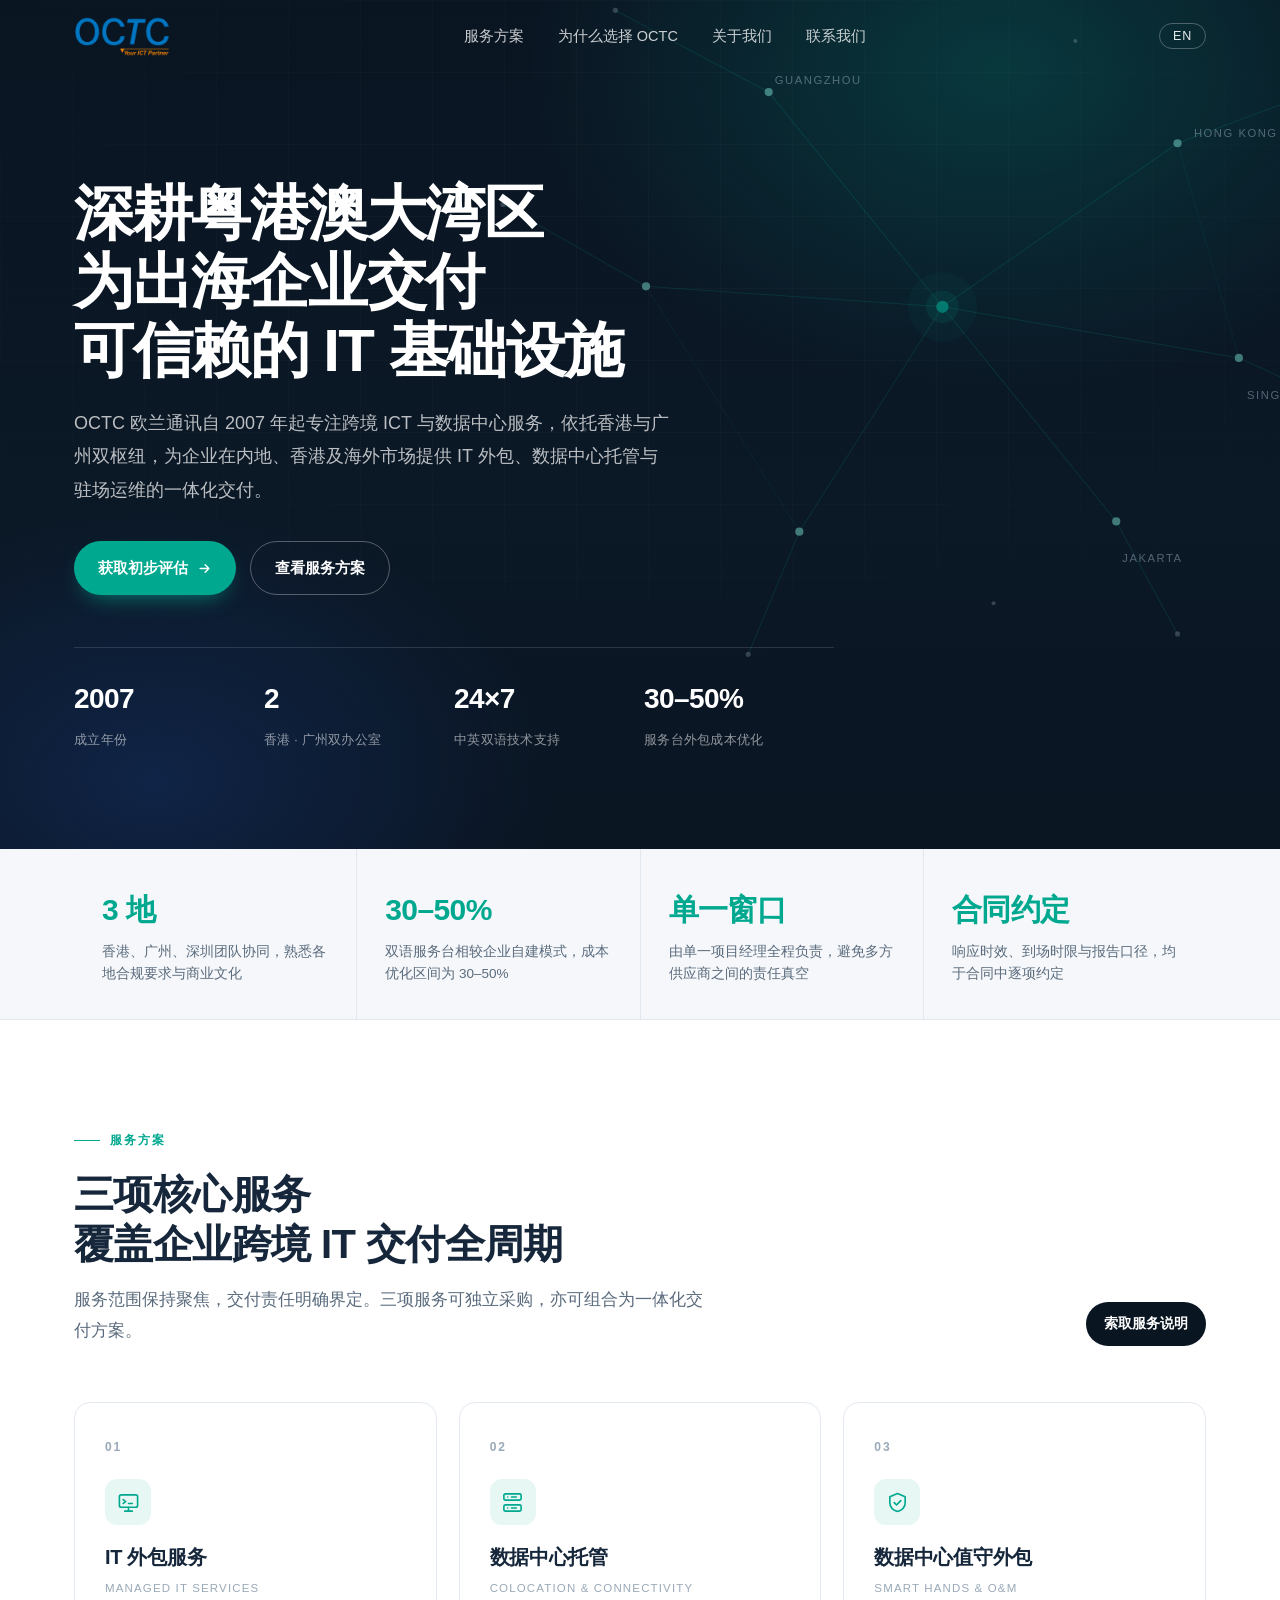
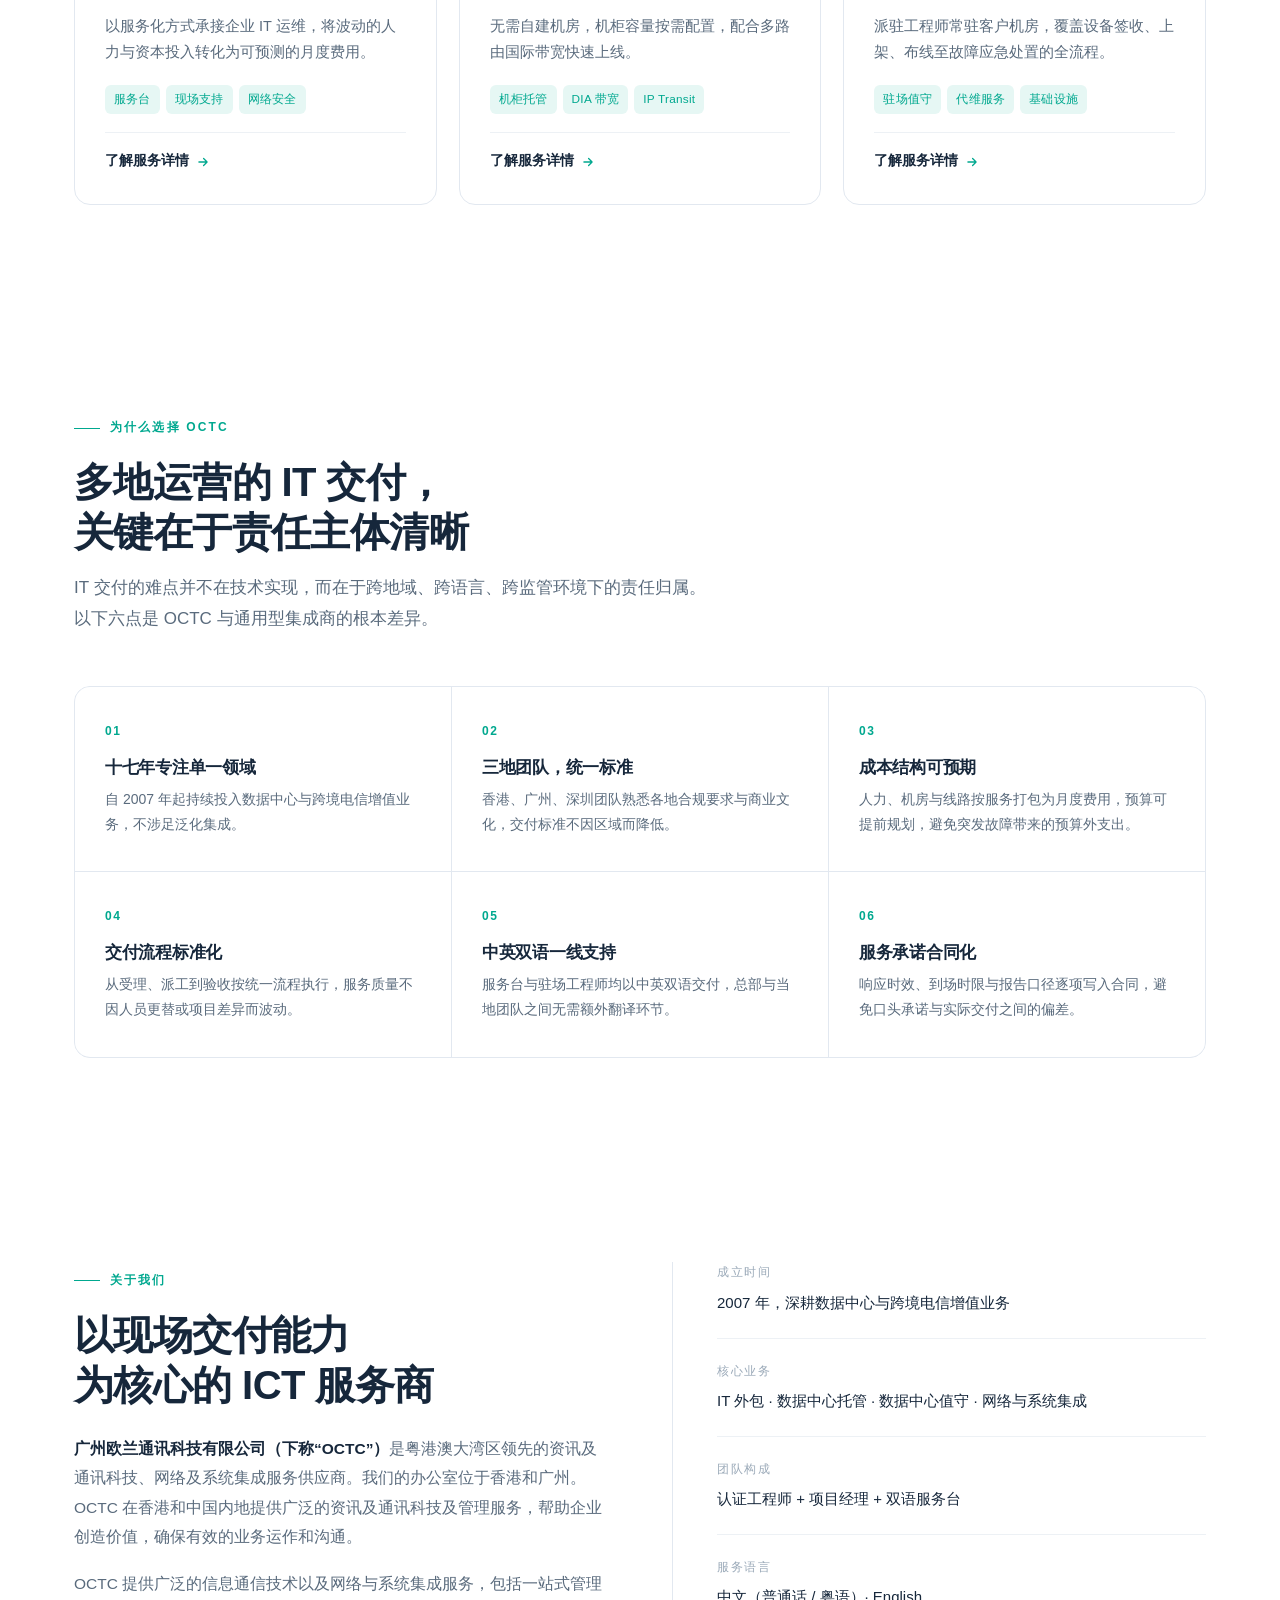
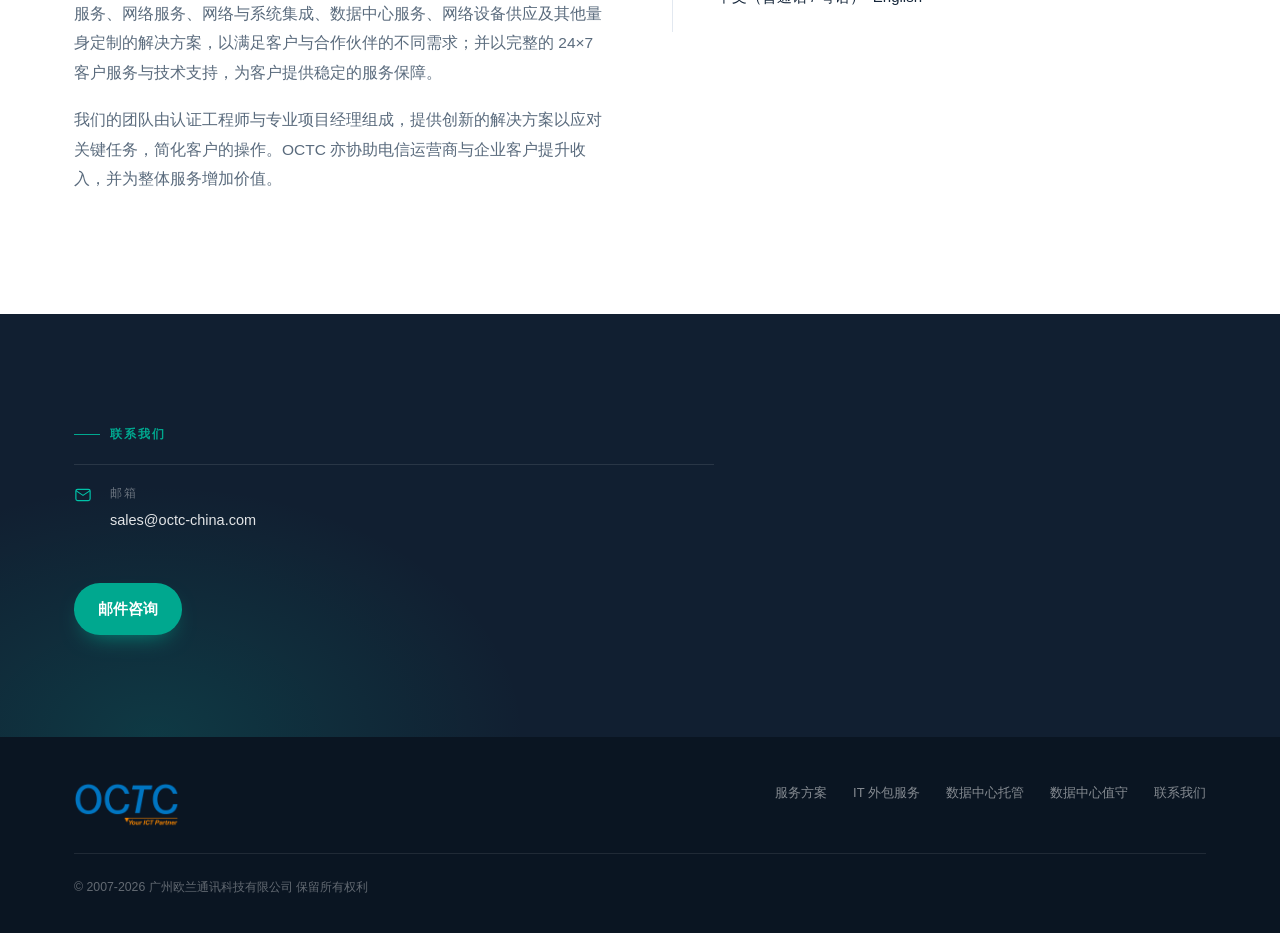
==== index.html @ 4671ef39 "Add files via upload" ====
<!DOCTYPE html>
<html lang="zh-CN">
<head>
<meta charset="UTF-8">
<meta name="viewport" content="width=device-width, initial-scale=1">
<title data-zh="OCTC 欧兰通讯 | 大湾区出海企业的跨境 IT 交付伙伴" data-en="OCTC | Cross-border IT delivery partner for companies expanding from the GBA">OCTC 欧兰通讯 | 大湾区出海企业的跨境 IT 交付伙伴</title>
<meta name="description" content="OCTC 欧兰通讯成立于 2007 年，香港与广州双办公室，为出海企业提供一站式 IT 外包、数据中心托管与数据中心值守服务，覆盖大湾区、东南亚、东北亚与北美主要节点。" data-zh="OCTC 欧兰通讯成立于 2007 年，香港与广州双办公室，为出海企业提供一站式 IT 外包、数据中心托管与数据中心值守服务。" data-en="Founded in 2007 with offices in Hong Kong and Guangzhou, OCTC provides one-stop IT outsourcing, colocation and on-site data centre operations.">
<meta name="keywords" content="IT外包,数据中心托管,数据中心值守,香港IDC,大湾区IT服务,出海IT支持,跨境专线,网络集成,欧兰通讯,OCTC">
<meta property="og:title" content="OCTC 欧兰通讯 | 大湾区出海企业的跨境 IT 交付伙伴">
<meta property="og:description" content="17 年跨境 ICT 与数据中心交付经验，香港 + 广州双枢纽，一支团队管住你的 IT 现场。">
<meta property="og:type" content="website">
<link rel="icon" href="data:image/svg+xml,<svg xmlns='http://www.w3.org/2000/svg' viewBox='0 0 100 100'><rect width='100' height='100' rx='22' fill='%230A1522'/><circle cx='50' cy='50' r='24' fill='none' stroke='%2300C2A8' stroke-width='7'/><circle cx='50' cy='50' r='7' fill='%2300C2A8'/></svg>">
<link rel="stylesheet" href="assets/style.css">
</head>
<body>

<header id="hdr">
  <div class="wrap bar">
    <a href="index.html" class="logo" aria-label="OCTC">
        <img src="assets/logo.png" alt="OCTC" class="logo-img">
      </a>

    <nav>
      <ul>
        <li><a href="index.html#services" data-zh="服务方案" data-en="Services">服务方案</a></li>
        <li><a href="index.html#why" data-zh="为什么选择 OCTC" data-en="Why OCTC">为什么选择 OCTC</a></li>
        <li><a href="index.html#about" data-zh="关于我们" data-en="About">关于我们</a></li>
        <li><a href="index.html#contact" data-zh="联系我们" data-en="Contact">联系我们</a></li>
      </ul>
    </nav>

    <div class="head-tools">
      <button class="lang" id="langBtn" aria-label="切换语言 / Switch language">EN</button>
      <button class="burger" id="burger" aria-label="菜单" aria-expanded="false">
        <span></span><span></span><span></span>
      </button>
    </div>
  </div>
  <div class="mobile-menu" id="mm">
    <a href="index.html#services" data-zh="服务方案" data-en="Services">服务方案</a>
    <a href="index.html#why" data-zh="为什么选择 OCTC" data-en="Why OCTC">为什么选择 OCTC</a>
    <a href="index.html#about" data-zh="关于我们" data-en="About">关于我们</a>
    <a href="index.html#contact" data-zh="联系我们" data-en="Contact">联系我们</a>
    <button class="lang" id="langBtn2" style="border:1px solid var(--line);color:var(--muted);align-self:flex-start;margin-top:8px">EN</button>
  </div>
</header>

<main id="top">

  <!-- HERO -->
  <section class="hero">
    <div class="grid-lines"></div>
    <svg class="net" viewBox="0 0 900 700" fill="none" aria-hidden="true">
      <g stroke="#00C2A8" stroke-opacity=".26" stroke-width="1">
        <path d="M470 350 L700 190 M470 350 L760 400 M470 350 L640 560 M470 350 L300 140 M470 350 L180 330 M470 350 L330 570"/>
        <path d="M700 190 L860 130 M760 400 L890 460 M640 560 L700 670 M300 140 L150 60 M180 330 L40 250 M330 570 L280 690"/>
        <path d="M700 190 L760 400 M180 330 L330 570" stroke-opacity=".12"/>
      </g>
      <g fill="#00C2A8">
        <circle cx="470" cy="350" r="6"/>
        <circle cx="470" cy="350" r="16" fill-opacity=".16"/>
        <circle cx="470" cy="350" r="34" fill-opacity=".07"/>
      </g>
      <g fill="#7FE8D8" fill-opacity=".85">
        <circle cx="700" cy="190" r="4"/><circle cx="760" cy="400" r="4"/>
        <circle cx="640" cy="560" r="4"/><circle cx="300" cy="140" r="4"/>
        <circle cx="180" cy="330" r="4"/><circle cx="330" cy="570" r="4"/>
      </g>
      <g fill="#B8C7D6" fill-opacity=".45">
        <circle cx="860" cy="130" r="2.5"/><circle cx="890" cy="460" r="2.5"/>
        <circle cx="700" cy="670" r="2.5"/><circle cx="150" cy="60" r="2.5"/>
        <circle cx="40" cy="250" r="2.5"/><circle cx="280" cy="690" r="2.5"/>
        <circle cx="600" cy="90" r="2"/><circle cx="120" cy="470" r="2"/>
        <circle cx="820" cy="270" r="2"/><circle cx="520" cy="640" r="2"/>
      </g>
      <g font-family="Helvetica,Arial" font-size="11" fill="#8FA3B5" letter-spacing="1.5">
        <text x="716" y="184">HONG KONG</text>
        <text x="306" y="132">GUANGZHOU</text>
        <text x="768" y="440">SINGAPORE</text>
        <text x="646" y="600">JAKARTA</text>
      </g>
    </svg>

    <div class="wrap">
      <div class="hero-inner">
        <h1 data-zh="深耕粤港澳大湾区<br>为出海企业交付<br>可信赖的 IT 基础设施" data-en="Rooted in the Greater Bay Area,<br>we deliver IT infrastructure<br>that companies can rely on overseas.">深耕粤港澳大湾区<br>为出海企业交付<br>可信赖的 IT 基础设施</h1>
        <p class="sub" data-zh="OCTC 欧兰通讯自 2007 年起专注跨境 ICT 与数据中心服务，依托香港与广州双枢纽，为企业在内地、香港及海外市场提供 IT 外包、数据中心托管与驻场运维的一体化交付。" data-en="Since 2007, OCTC has focused on cross-border ICT and data centre services. With hubs in Hong Kong and Guangzhou, we deliver integrated IT outsourcing, colocation and on-site operations across the mainland, Hong Kong and overseas markets.">OCTC 欧兰通讯自 2007 年起专注跨境 ICT 与数据中心服务，依托香港与广州双枢纽，为企业在内地、香港及海外市场提供 IT 外包、数据中心托管与驻场运维的一体化交付。</p>
        <div class="hero-cta">
          <a href="#contact" class="btn btn-primary" data-zh="获取初步评估" data-en="Request an assessment">获取初步评估
            <svg viewBox="0 0 24 24" fill="none" stroke="currentColor" stroke-width="2.2" stroke-linecap="round" stroke-linejoin="round"><path d="M5 12h13M13 6l6 6-6 6"/></svg>
          </a>
          <a href="#services" class="btn btn-ghost" data-zh="查看服务方案" data-en="Explore services">查看服务方案</a>
        </div>
        <div class="proof">
          <div><b>2007</b><span data-zh="成立年份" data-en="Established">成立年份</span></div>
          <div><b>2</b><span data-zh="香港 · 广州双办公室" data-en="Offices in HK &amp; Guangzhou">香港 · 广州双办公室</span></div>
          <div><b>24×7</b><span data-zh="中英双语技术支持" data-en="Bilingual support">中英双语技术支持</span></div>
          <div><b>30–50%</b><span data-zh="服务台外包成本优化" data-en="Helpdesk cost saving">服务台外包成本优化</span></div>
        </div>
      </div>
    </div>
  </section>

  <!-- STRIP -->
  <div class="strip">
    <div class="wrap" style="padding:0 24px">
      <div class="row">
        <div class="cell"><b data-zh="3 地" data-en="3 regions">3 地</b><p data-zh="香港、广州、深圳团队协同，熟悉各地合规要求与商业文化" data-en="Hong Kong, Guangzhou and Shenzhen teams, versed in local compliance and business culture">香港、广州、深圳团队协同，熟悉各地合规要求与商业文化</p></div>
        <div class="cell"><b>30–50%</b><p data-zh="双语服务台相较企业自建模式，成本优化区间为 30–50%" data-en="Bilingual service desk delivers 30–50% cost savings versus in-house build">双语服务台相较企业自建模式，成本优化区间为 30–50%</p></div>
        <div class="cell"><b data-zh="单一窗口" data-en="One owner">单一窗口</b><p data-zh="由单一项目经理全程负责，避免多方供应商之间的责任真空" data-en="A single project manager owns the outcome, eliminating gaps between vendors">由单一项目经理全程负责，避免多方供应商之间的责任真空</p></div>
        <div class="cell"><b data-zh="合同约定" data-en="Contractual">合同约定</b><p data-zh="响应时效、到场时限与报告口径，均于合同中逐项约定" data-en="Response times, arrival windows and reporting standards, all defined in contract">响应时效、到场时限与报告口径，均于合同中逐项约定</p></div>
      </div>
    </div>
  </div>

  <!-- SERVICES (summary) -->
  <section id="services">
    <div class="wrap">
      <div class="sec-head" data-reveal>
        <div>
          <div class="eyebrow" data-zh="服务方案" data-en="Services">服务方案</div>
          <h2 class="sec" data-zh="三项核心服务<br>覆盖企业跨境 IT 交付全周期" data-en="Three core services<br>covering the full lifecycle of cross-border IT delivery">三项核心服务<br>覆盖企业跨境 IT 交付全周期</h2>
          <p class="lede" data-zh="服务范围保持聚焦，交付责任明确界定。三项服务可独立采购，亦可组合为一体化交付方案。" data-en="A focused service scope with clearly defined accountability. Each service can be engaged independently or combined into an integrated delivery programme.">服务范围保持聚焦，交付责任明确界定。三项服务可独立采购，亦可组合为一体化交付方案。</p>
        </div>
        <a href="index.html#contact" class="btn btn-dark btn-sm" data-zh="索取服务说明" data-en="Request service brief">索取服务说明</a>
      </div>

      <div class="svc-grid">
        <article class="svc" data-reveal>
          <div class="no">01</div>
          <div class="ico"><svg viewBox="0 0 24 24"><rect x="2.5" y="4" width="19" height="13" rx="2"/><path d="M8 21h8M12 17v4M6.5 9l2.5 2-2.5 2M12 13h4"/></svg></div>
          <h3 data-zh="IT 外包服务" data-en="IT Outsourcing">IT 外包服务</h3>
          <div class="en">Managed IT Services</div>
          <p data-zh="以服务化方式承接企业 IT 运维，将波动的人力与资本投入转化为可预测的月度费用。" data-en="IT operations delivered as a service, converting variable staffing and capital spend into a predictable monthly fee.">以服务化方式承接企业 IT 运维，将波动的人力与资本投入转化为可预测的月度费用。</p>
          <div class="svc-tags"><span data-zh="服务台" data-en="Helpdesk">服务台</span><span data-zh="现场支持" data-en="On-site">现场支持</span><span data-zh="网络安全" data-en="Security">网络安全</span></div>
          <a class="svc-link" href="it-outsourcing.html" data-zh="了解服务详情" data-en="View service details">了解服务详情
            <svg viewBox="0 0 24 24"><path d="M5 12h13M13 6l6 6-6 6"/></svg>
          </a>
        </article>

        <article class="svc" data-reveal>
          <div class="no">02</div>
          <div class="ico"><svg viewBox="0 0 24 24"><rect x="3" y="3" width="18" height="6.5" rx="1.6"/><rect x="3" y="14.5" width="18" height="6.5" rx="1.6"/><path d="M7 6.2h.01M7 17.7h.01M11 6.2h5M11 17.7h5"/></svg></div>
          <h3 data-zh="数据中心托管" data-en="Data Centre Colocation">数据中心托管</h3>
          <div class="en">Colocation &amp; Connectivity</div>
          <p data-zh="无需自建机房，机柜容量按需配置，配合多路由国际带宽快速上线。" data-en="No facility build-out required — rack capacity on demand, paired with multi-route international bandwidth for rapid go-live.">无需自建机房，机柜容量按需配置，配合多路由国际带宽快速上线。</p>
          <div class="svc-tags"><span data-zh="机柜托管" data-en="Racks">机柜托管</span><span data-zh="DIA 带宽" data-en="DIA">DIA 带宽</span><span data-zh="IP Transit" data-en="IP Transit">IP Transit</span></div>
          <a class="svc-link" href="data-centre-colocation.html" data-zh="了解服务详情" data-en="View service details">了解服务详情
            <svg viewBox="0 0 24 24"><path d="M5 12h13M13 6l6 6-6 6"/></svg>
          </a>
        </article>

        <article class="svc" data-reveal>
          <div class="no">03</div>
          <div class="ico"><svg viewBox="0 0 24 24"><path d="M12 2.6l8 3.4v6.2c0 4.4-3.2 7.6-8 9.2-4.8-1.6-8-4.8-8-9.2V6z"/><path d="M8.6 12.2l2.4 2.4 4.4-4.6"/></svg></div>
          <h3 data-zh="数据中心值守外包" data-en="On-site DC Operations">数据中心值守外包</h3>
          <div class="en">Smart Hands &amp; O&amp;M</div>
          <p data-zh="派驻工程师常驻客户机房，覆盖设备签收、上架、布线至故障应急处置的全流程。" data-en="Engineers stationed inside client facilities, covering everything from equipment receipt and racking to incident response.">派驻工程师常驻客户机房，覆盖设备签收、上架、布线至故障应急处置的全流程。</p>
          <div class="svc-tags"><span data-zh="驻场值守" data-en="On-site cover">驻场值守</span><span data-zh="代维服务" data-en="Managed O&amp;M">代维服务</span><span data-zh="基础设施" data-en="Facilities">基础设施</span></div>
          <a class="svc-link" href="data-centre-onsite.html" data-zh="了解服务详情" data-en="View service details">了解服务详情
            <svg viewBox="0 0 24 24"><path d="M5 12h13M13 6l6 6-6 6"/></svg>
          </a>
        </article>
      </div>
    </div>
  </section>

  <!-- WHY -->
  <section id="why">
    <div class="wrap">
      <div style="max-width:680px;margin-bottom:52px" data-reveal>
        <div class="eyebrow" data-zh="为什么选择 OCTC" data-en="Why OCTC">为什么选择 OCTC</div>
        <h2 class="sec" data-zh="多地运营的 IT 交付，<br>关键在于责任主体清晰" data-en="In multi-location IT delivery,<br>clear ownership makes the difference">多地运营的 IT 交付，<br>关键在于责任主体清晰</h2>
        <p class="lede" data-zh="IT 交付的难点并不在技术实现，而在于跨地域、跨语言、跨监管环境下的责任归属。以下六点是 OCTC 与通用型集成商的根本差异。" data-en="The difficulty in IT delivery is not technical implementation, but ownership across locations, languages and regulatory environments. These six points define how OCTC differs from generalist integrators.">IT 交付的难点并不在技术实现，而在于跨地域、跨语言、跨监管环境下的责任归属。以下六点是 OCTC 与通用型集成商的根本差异。</p>
      </div>

      <div class="why-grid">
        <div class="why-cell" data-reveal><div class="k">01</div><h3 data-zh="十七年专注单一领域" data-en="17 years in one discipline">十七年专注单一领域</h3><p data-zh="自 2007 年起持续投入数据中心与跨境电信增值业务，不涉足泛化集成。" data-en="Continuously focused on data centres and cross-border telecom services since 2007, without diversifying into general integration.">自 2007 年起持续投入数据中心与跨境电信增值业务，不涉足泛化集成。</p></div>
        <div class="why-cell" data-reveal><div class="k">02</div><h3 data-zh="三地团队，统一标准" data-en="Three regions, one standard">三地团队，统一标准</h3><p data-zh="香港、广州、深圳团队熟悉各地合规要求与商业文化，交付标准不因区域而降低。" data-en="Teams in Hong Kong, Guangzhou and Shenzhen understand local compliance and business culture; delivery standards do not vary by region.">香港、广州、深圳团队熟悉各地合规要求与商业文化，交付标准不因区域而降低。</p></div>
        <div class="why-cell" data-reveal><div class="k">03</div><h3 data-zh="成本结构可预期" data-en="Predictable cost structure">成本结构可预期</h3><p data-zh="人力、机房与线路按服务打包为月度费用，预算可提前规划，避免突发故障带来的预算外支出。" data-en="Staffing, space and circuits packaged into a monthly fee, so budgets are planned in advance without incident-driven overruns.">人力、机房与线路按服务打包为月度费用，预算可提前规划，避免突发故障带来的预算外支出。</p></div>
        <div class="why-cell" data-reveal><div class="k">04</div><h3 data-zh="交付流程标准化" data-en="Standardised delivery process">交付流程标准化</h3><p data-zh="从受理、派工到验收按统一流程执行，服务质量不因人员更替或项目差异而波动。" data-en="From intake and dispatch to acceptance, delivery follows one process, so service quality does not vary with personnel changes or project type.">从受理、派工到验收按统一流程执行，服务质量不因人员更替或项目差异而波动。</p></div>
        <div class="why-cell" data-reveal><div class="k">05</div><h3 data-zh="中英双语一线支持" data-en="Bilingual first-line support">中英双语一线支持</h3><p data-zh="服务台与驻场工程师均以中英双语交付，总部与当地团队之间无需额外翻译环节。" data-en="Service desk and on-site engineers work in Chinese and English, removing the translation layer between headquarters and local teams.">服务台与驻场工程师均以中英双语交付，总部与当地团队之间无需额外翻译环节。</p></div>
        <div class="why-cell" data-reveal><div class="k">06</div><h3 data-zh="服务承诺合同化" data-en="Commitments in contract">服务承诺合同化</h3><p data-zh="响应时效、到场时限与报告口径逐项写入合同，避免口头承诺与实际交付之间的偏差。" data-en="Response times, arrival windows and reporting standards written into contract, closing the gap between verbal commitments and delivery.">响应时效、到场时限与报告口径逐项写入合同，避免口头承诺与实际交付之间的偏差。</p></div>
      </div>
    </div>
  </section>

  <!-- ABOUT -->
  <section id="about">
    <div class="wrap">
      <div class="about-layout">
        <div data-reveal>
          <div class="eyebrow" data-zh="关于我们" data-en="About us">关于我们</div>
          <h2 class="sec" data-zh="以现场交付能力<br>为核心的 ICT 服务商" data-en="An ICT provider built<br>around on-site delivery capability">以现场交付能力<br>为核心的 ICT 服务商</h2>
          <div class="about-body" style="margin-top:24px">
            <p data-zh="<strong>广州欧兰通讯科技有限公司（下称“OCTC”）</strong>是粤港澳大湾区领先的资讯及通讯科技、网络及系统集成服务供应商。我们的办公室位于香港和广州。OCTC 在香港和中国内地提供广泛的资讯及通讯科技及管理服务，帮助企业创造价值，确保有效的业务运作和沟通。" data-en="<strong>Guangzhou OCTC Communication Technology Co., Ltd. (hereinafter “OCTC”)</strong> is a leading information and communications technology, network and systems integration service provider in the Greater Bay Area, with offices in Hong Kong and Guangzhou. OCTC delivers a broad range of ICT and management services across Hong Kong and mainland China, helping enterprises create value and maintain effective operations and communication."><strong>广州欧兰通讯科技有限公司（下称“OCTC”）</strong>是粤港澳大湾区领先的资讯及通讯科技、网络及系统集成服务供应商。我们的办公室位于香港和广州。OCTC 在香港和中国内地提供广泛的资讯及通讯科技及管理服务，帮助企业创造价值，确保有效的业务运作和沟通。</p>
            <p data-zh="OCTC 提供广泛的信息通信技术以及网络与系统集成服务，包括一站式管理服务、网络服务、网络与系统集成、数据中心服务、网络设备供应及其他量身定制的解决方案，以满足客户与合作伙伴的不同需求；并以完整的 24×7 客户服务与技术支持，为客户提供稳定的服务保障。" data-en="OCTC provides a wide range of information and communications technology, network and systems integration services — including one-stop managed services, network services, network and systems integration, data centre services, network equipment supply and other tailored solutions — to meet the varied requirements of clients and partners, backed by comprehensive 24×7 customer service and technical support.">OCTC 提供广泛的信息通信技术以及网络与系统集成服务，包括一站式管理服务、网络服务、网络与系统集成、数据中心服务、网络设备供应及其他量身定制的解决方案，以满足客户与合作伙伴的不同需求；并以完整的 24×7 客户服务与技术支持，为客户提供稳定的服务保障。</p>
            <p data-zh="我们的团队由认证工程师与专业项目经理组成，提供创新的解决方案以应对关键任务，简化客户的操作。OCTC 亦协助电信运营商与企业客户提升收入，并为整体服务增加价值。" data-en="Our team of certified engineers and professional project managers delivers innovative solutions for mission-critical requirements, simplifying our clients' operations. OCTC also helps carriers and enterprise clients improve revenue and adds value to the overall service.">我们的团队由认证工程师与专业项目经理组成，提供创新的解决方案以应对关键任务，简化客户的操作。OCTC 亦协助电信运营商与企业客户提升收入，并为整体服务增加价值。</p>
          </div>
        </div>

        <aside class="about-side" data-reveal>
          <dl>
            <div class="side-item"><dt data-zh="成立时间" data-en="Founded">成立时间</dt><dd data-zh="2007 年，深耕数据中心与跨境电信增值业务" data-en="2007 — data centres and cross-border telecom services">2007 年，深耕数据中心与跨境电信增值业务</dd></div>
            <div class="side-item"><dt data-zh="核心业务" data-en="Core lines">核心业务</dt><dd data-zh="IT 外包 · 数据中心托管 · 数据中心值守 · 网络与系统集成" data-en="IT outsourcing · Colocation · On-site DC operations · Network &amp; systems integration">IT 外包 · 数据中心托管 · 数据中心值守 · 网络与系统集成</dd></div>
            <div class="side-item"><dt data-zh="团队构成" data-en="Team">团队构成</dt><dd data-zh="认证工程师 + 项目经理 + 双语服务台" data-en="Certified engineers, project managers and a bilingual service desk">认证工程师 + 项目经理 + 双语服务台</dd></div>
            <div class="side-item"><dt data-zh="服务语言" data-en="Languages">服务语言</dt><dd data-zh="中文（普通话 / 粤语）· English" data-en="Chinese (Mandarin / Cantonese) · English">中文（普通话 / 粤语）· English</dd></div>
          </dl>
        </aside>
      </div>
    </div>
  </section>

  <!-- CONTACT -->
  <section class="contact" id="contact">
    <div class="wrap">
      <div class="contact-grid">
        <div class="contact-left" data-reveal>
          <div class="eyebrow" data-zh="联系我们" data-en="Contact">联系我们</div>

          <div class="c-item">
            <div class="ci"><svg viewBox="0 0 24 24"><rect x="2.5" y="4.5" width="19" height="15" rx="2.4"/><path d="M3 6.5l9 6 9-6"/></svg></div>
            <div>
              <small data-zh="邮箱" data-en="Email">邮箱</small>
              <a href="mailto:sales@octc-china.com">sales@octc-china.com</a>
            </div>
          </div>

          <a class="btn btn-primary mail-cta" href="mailto:sales@octc-china.com" data-zh="邮件咨询" data-en="Contact by email">邮件咨询</a>
        </div>
      </div>
    </div>
  </section>
</main>

<footer>
  <div class="wrap">
    <div class="f-top">
      <div class="logo">
          <img src="assets/logo.png" alt="OCTC" class="logo-img">
        </div>
      <div class="f-links">
        <a href="index.html#services" data-zh="服务方案" data-en="Services">服务方案</a>
        <a href="it-outsourcing.html" data-zh="IT 外包服务" data-en="IT Outsourcing">IT 外包服务</a>
        <a href="data-centre-colocation.html" data-zh="数据中心托管" data-en="Colocation">数据中心托管</a>
        <a href="data-centre-onsite.html" data-zh="数据中心值守" data-en="On-site operations">数据中心值守</a>
        <a href="index.html#contact" data-zh="联系我们" data-en="Contact">联系我们</a>
      </div>
    </div>
    <div class="f-bot">
      <span data-zh="© 2007-2026 广州欧兰通讯科技有限公司 保留所有权利" data-en="© 2007-2026 Guangzhou OCTC Communication Technology Co., Ltd. All rights reserved.">© 2007-2026 广州欧兰通讯科技有限公司 保留所有权利</span>
    </div>
  </div>
</footer>

<script src="assets/app.js"></script>
</body>
</html>
---- assets/style.css ----
:root{
    --ink:#0A1522;
    --ink-2:#111F31;
    --ink-3:#16273B;
    --paper:#FFFFFF;
    --paper-2:#F5F7FA;
    --paper-3:#EDF1F5;
    --line:#E2E8F0;
    --text:#16273B;
    --muted:#5A6B7D;
    --accent:#00A88F;
    --accent-l:#00C2A8;
    --accent-soft:#E6F7F4;
    --radius:16px;
    --max:1180px;
    --font:"PingFang SC","Hiragino Sans GB","Microsoft YaHei","Helvetica Neue",Helvetica,Arial,sans-serif;
  }
  *{box-sizing:border-box;margin:0;padding:0}
  html{scroll-behavior:smooth;-webkit-text-size-adjust:100%}
  body{
    font-family:var(--font);
    color:var(--text);
    background:var(--paper);
    font-size:16px;
    line-height:1.8;
    -webkit-font-smoothing:antialiased;
    overflow-x:hidden;
  }
  img,svg{display:block;max-width:100%}
  a{color:inherit;text-decoration:none}
  button{font-family:inherit;cursor:pointer;border:0;background:none;color:inherit}
  .wrap{max-width:var(--max);margin:0 auto;padding:0 24px}
  .eyebrow{
    display:inline-flex;align-items:center;gap:10px;
    font-size:12px;letter-spacing:.18em;text-transform:uppercase;
    color:var(--accent);font-weight:600;margin-bottom:18px;
  }
  .eyebrow::before{content:"";width:26px;height:1px;background:currentColor}
  h1,h2,h3,h4{line-height:1.25;letter-spacing:-.015em;font-weight:700}
  h2.sec{font-size:clamp(26px,3.4vw,40px);margin-bottom:16px}
  .lede{color:var(--muted);font-size:clamp(15px,1.5vw,17px);max-width:640px}
  section{padding:clamp(64px,8vw,108px) 0;position:relative}

  /* ---------- header ---------- */
  header{
    position:fixed;inset:0 0 auto 0;z-index:60;
    transition:background .3s ease,box-shadow .3s ease,border-color .3s ease;
    border-bottom:1px solid transparent;
  }
  header .bar{
    display:flex;align-items:center;justify-content:space-between;
    height:72px;gap:24px;
  }
  .logo{display:flex;align-items:center;gap:11px;font-weight:800;letter-spacing:.02em;font-size:19px;color:#fff;transition:color .3s}
  .logo .mark{width:34px;height:34px;flex:0 0 34px}
  .logo small{display:block;font-size:9.5px;letter-spacing:.22em;font-weight:500;opacity:.6;line-height:1.4;text-transform:uppercase}
  nav ul{display:flex;align-items:center;gap:34px;list-style:none}
  nav a{font-size:14.5px;color:rgba(255,255,255,.78);transition:color .2s;position:relative}
  nav a::after{
    content:"";position:absolute;left:0;right:100%;bottom:-6px;height:1.5px;
    background:var(--accent-l);transition:right .25s ease;
  }
  nav a:hover{color:#fff}
  nav a:hover::after{right:0}
  .head-tools{display:flex;align-items:center;gap:14px}
  .lang{
    border:1px solid rgba(255,255,255,.28);border-radius:999px;
    padding:5px 13px;font-size:12.5px;letter-spacing:.06em;
    color:rgba(255,255,255,.9);transition:.25s;white-space:nowrap;
  }
  .lang:hover{background:rgba(255,255,255,.12)}
  .btn{
    display:inline-flex;align-items:center;justify-content:center;gap:9px;
    padding:13px 24px;border-radius:999px;font-size:14.5px;font-weight:600;
    transition:transform .2s ease,box-shadow .25s ease,background .25s ease,color .25s ease;
    white-space:nowrap;
  }
  .btn svg{width:15px;height:15px}
  .btn-primary{background:var(--accent);color:#fff;box-shadow:0 10px 24px -12px rgba(0,168,143,.9)}
  .btn-primary:hover{background:#00947E;transform:translateY(-2px);box-shadow:0 16px 30px -14px rgba(0,168,143,.95)}
  .btn-ghost{border:1px solid rgba(255,255,255,.3);color:#fff}
  .btn-ghost:hover{background:rgba(255,255,255,.1);border-color:rgba(255,255,255,.55)}
  .btn-dark{background:var(--ink);color:#fff}
  .btn-dark:hover{background:var(--ink-3);transform:translateY(-2px)}
  .btn-sm{padding:10px 18px;font-size:13.5px}
  header.solid{background:rgba(255,255,255,.92);backdrop-filter:blur(14px);border-color:var(--line);box-shadow:0 6px 24px -18px rgba(10,21,34,.35)}
  header.solid .logo{color:var(--ink)}
  header.solid nav a{color:var(--muted)}
  header.solid nav a:hover{color:var(--ink)}
  header.solid .lang{border-color:var(--line);color:var(--muted)}
  header.solid .lang:hover{background:var(--paper-2);color:var(--ink)}
  header.solid .burger span{background:var(--ink)}
  .burger{display:none;width:40px;height:40px;position:relative}
  .burger span{position:absolute;left:8px;right:8px;height:1.8px;background:#fff;transition:.28s;border-radius:2px}
  .burger span:nth-child(1){top:14px}
  .burger span:nth-child(2){top:20px}
  .burger span:nth-child(3){top:26px}
  .burger.on span:nth-child(1){top:20px;transform:rotate(45deg)}
  .burger.on span:nth-child(2){opacity:0}
  .burger.on span:nth-child(3){top:20px;transform:rotate(-45deg)}
  .mobile-menu{
    position:fixed;top:72px;left:0;right:0;z-index:55;
    background:#fff;border-bottom:1px solid var(--line);
    display:none;flex-direction:column;padding:12px 24px 26px;
    box-shadow:0 24px 40px -28px rgba(10,21,34,.5);
  }
  .mobile-menu.on{display:flex}
  .mobile-menu a{padding:14px 0;border-bottom:1px solid var(--paper-3);font-size:15.5px;color:var(--text)}
  .mobile-menu a:last-of-type{border-bottom:0}
  .mobile-menu .btn{margin-top:16px}

  /* ---------- hero ---------- */
  .hero{
    background:var(--ink);color:#fff;position:relative;overflow:hidden;
    padding:clamp(120px,15vw,180px) 0 clamp(64px,8vw,96px);
  }
  .hero::before{
    content:"";position:absolute;inset:0;
    background:
      radial-gradient(760px 520px at 78% 8%,rgba(0,194,168,.20),transparent 62%),
      radial-gradient(620px 420px at 12% 92%,rgba(43,108,255,.16),transparent 65%),
      linear-gradient(180deg,#0A1522 0%,#0B1826 60%,#0A1522 100%);
  }
  .hero .grid-lines{
    position:absolute;inset:0;opacity:.5;
    background-image:linear-gradient(rgba(255,255,255,.045) 1px,transparent 1px),linear-gradient(90deg,rgba(255,255,255,.045) 1px,transparent 1px);
    background-size:72px 72px;
    mask-image:radial-gradient(ellipse 90% 70% at 50% 30%,#000 30%,transparent 78%);
    -webkit-mask-image:radial-gradient(ellipse 90% 70% at 50% 30%,#000 30%,transparent 78%);
  }
  .hero .net{position:absolute;right:-8%;top:-6%;width:min(920px,95vw);opacity:.55;pointer-events:none}
  .hero-inner{position:relative;z-index:2;max-width:760px}
  .hero h1{
    font-size:clamp(32px,5.4vw,60px);font-weight:800;letter-spacing:-.025em;line-height:1.14;
    margin-bottom:22px;
  }
  .hero h1 em{font-style:normal;color:var(--accent-l)}
  .hero .sub{
    font-size:clamp(15px,1.7vw,18px);color:rgba(255,255,255,.72);
    max-width:600px;line-height:1.85;margin-bottom:34px;
  }
  .hero-cta{display:flex;gap:14px;flex-wrap:wrap;margin-bottom:52px}
  .proof{
    display:grid;grid-template-columns:repeat(4,1fr);gap:0;
    border-top:1px solid rgba(255,255,255,.13);padding-top:26px;
  }
  .proof div{padding-right:20px}
  .proof b{display:block;font-size:clamp(20px,2.6vw,28px);font-weight:700;letter-spacing:-.02em;color:#fff}
  .proof span{font-size:12.5px;color:rgba(255,255,255,.55);letter-spacing:.02em}
  .hero-tag{
    display:inline-flex;align-items:center;gap:9px;margin-bottom:24px;
    padding:6px 14px 6px 8px;border-radius:999px;
    background:rgba(0,194,168,.10);border:1px solid rgba(0,194,168,.3);
    font-size:12.5px;color:#7FE8D8;letter-spacing:.04em;
  }
  .hero-tag i{width:6px;height:6px;border-radius:50%;background:var(--accent-l);box-shadow:0 0 0 4px rgba(0,194,168,.18);animation:pulse 2.4s infinite}
  @keyframes pulse{0%,100%{opacity:1}50%{opacity:.35}}

  /* ---------- stats strip ---------- */
  .strip{background:var(--paper-2);border-bottom:1px solid var(--line);padding:0}
  .strip .row{display:grid;grid-template-columns:repeat(4,1fr);gap:1px;background:var(--line)}
  .strip .cell{background:var(--paper-2);padding:34px 28px}
  .strip .cell b{display:block;font-size:clamp(22px,2.8vw,30px);color:var(--accent);letter-spacing:-.02em;margin-bottom:4px}
  .strip .cell p{font-size:13.5px;color:var(--muted);line-height:1.6}

  /* ---------- services ---------- */
  .sec-head{display:flex;justify-content:space-between;align-items:flex-end;gap:40px;margin-bottom:56px;flex-wrap:wrap}
  .svc-grid{display:grid;grid-template-columns:repeat(3,1fr);gap:22px}
  .svc{
    border:1px solid var(--line);border-radius:var(--radius);padding:34px 30px 30px;
    background:#fff;transition:transform .3s ease,box-shadow .3s ease,border-color .3s ease;
    display:flex;flex-direction:column;position:relative;overflow:hidden;
  }
  .svc::after{
    content:"";position:absolute;left:0;top:0;height:3px;width:0;background:var(--accent);
    transition:width .4s ease;
  }
  .svc:hover{transform:translateY(-4px);box-shadow:0 26px 50px -34px rgba(10,21,34,.45);border-color:#CFE6E1}
  .svc:hover::after{width:100%}
  .svc .no{font-size:12px;letter-spacing:.16em;color:#9AA9B8;margin-bottom:20px;font-weight:600}
  .svc .ico{
    width:46px;height:46px;border-radius:12px;background:var(--accent-soft);
    display:flex;align-items:center;justify-content:center;margin-bottom:20px;
  }
  .svc .ico svg{width:23px;height:23px;stroke:var(--accent);fill:none;stroke-width:1.7;stroke-linecap:round;stroke-linejoin:round}
  .svc h3{font-size:20px;margin-bottom:8px}
  .svc .en{font-size:11.5px;letter-spacing:.1em;text-transform:uppercase;color:#9AA9B8;margin-bottom:14px}
  .svc p{font-size:14.5px;color:var(--muted);line-height:1.8;margin-bottom:20px}
  .svc ul{list-style:none;margin-top:auto;border-top:1px solid var(--paper-3);padding-top:18px}
  .svc li{font-size:13.8px;color:#3B4E62;padding-left:20px;position:relative;margin-bottom:9px;line-height:1.65}
  .svc li::before{content:"";position:absolute;left:0;top:9px;width:7px;height:7px;border-radius:2px;background:var(--accent-l);opacity:.55}

  /* ---------- network ---------- */
  .network{background:var(--ink);color:#fff;overflow:hidden}
  .network::before{
    content:"";position:absolute;inset:0;
    background:radial-gradient(700px 460px at 85% 15%,rgba(0,194,168,.14),transparent 62%);
  }
  .network .wrap{position:relative;z-index:2}
  .network h2.sec{color:#fff}
  .network .lede{color:rgba(255,255,255,.6)}
  .net-layout{display:grid;grid-template-columns:.85fr 1.15fr;gap:56px;align-items:center;margin-top:56px}
  .nodes{display:grid;gap:16px}
  .node-row{
    display:grid;grid-template-columns:104px 1fr;gap:16px;align-items:start;
    padding:16px 0;border-bottom:1px solid rgba(255,255,255,.09);
  }
  .node-row:last-child{border-bottom:0}
  .node-row b{font-size:13px;color:var(--accent-l);letter-spacing:.04em;font-weight:600;padding-top:2px}
  .chips{display:flex;flex-wrap:wrap;gap:7px}
  .chip{
    font-size:12.5px;color:rgba(255,255,255,.78);
    border:1px solid rgba(255,255,255,.16);border-radius:7px;
    padding:5px 10px;background:rgba(255,255,255,.04);transition:.25s;white-space:nowrap;
  }
  .chip:hover{background:rgba(0,194,168,.16);border-color:rgba(0,194,168,.45);color:#fff}
  .map-card{
    border:1px solid rgba(255,255,255,.12);border-radius:20px;
    background:linear-gradient(160deg,rgba(255,255,255,.055),rgba(255,255,255,.015));
    padding:26px;position:relative;overflow:hidden;
  }
  .map-card .cap{display:flex;justify-content:space-between;font-size:11.5px;letter-spacing:.1em;color:rgba(255,255,255,.4);text-transform:uppercase;margin-bottom:8px}
  .map-legend{display:flex;gap:18px;margin-top:14px;font-size:12px;color:rgba(255,255,255,.45)}
  .map-legend i{display:inline-block;width:7px;height:7px;border-radius:50%;margin-right:6px;vertical-align:1px}

  /* ---------- why ---------- */
  .why-grid{display:grid;grid-template-columns:repeat(3,1fr);gap:1px;background:var(--line);border:1px solid var(--line);border-radius:var(--radius);overflow:hidden}
  .why-cell{background:#fff;padding:34px 30px;transition:background .3s}
  .why-cell:hover{background:#FBFDFD}
  .why-cell .k{font-size:12px;font-weight:700;letter-spacing:.14em;color:var(--accent);margin-bottom:14px}
  .why-cell h3{font-size:17px;margin-bottom:9px}
  .why-cell p{font-size:14px;color:var(--muted);line-height:1.8}

  /* ---------- process ---------- */
  .process{background:var(--paper-2)}
  .steps{display:grid;grid-template-columns:repeat(5,1fr);gap:0;margin-top:52px;position:relative}
  .step{padding-right:24px;position:relative}
  .step::before{
    content:"";position:absolute;top:15px;left:0;right:0;height:1px;background:var(--line);
  }
  .step:last-child::before{background:linear-gradient(90deg,var(--line),transparent)}
  .step .dot{
    position:relative;width:31px;height:31px;border-radius:50%;background:#fff;border:1px solid var(--line);
    display:flex;align-items:center;justify-content:center;font-size:12px;font-weight:700;color:var(--accent);
    margin-bottom:18px;
  }
  .step:first-child .dot{background:var(--accent);color:#fff;border-color:var(--accent)}
  .step h3{font-size:15.5px;margin-bottom:7px}
  .step p{font-size:13.2px;color:var(--muted);line-height:1.7}

  /* ---------- about ---------- */
  .about-layout{display:grid;grid-template-columns:1fr 1fr;gap:64px;align-items:start}
  .about-body p{color:var(--muted);margin-bottom:18px;font-size:15.5px;line-height:1.9}
  .about-body p strong{color:var(--text);font-weight:600}
  .about-side{border-left:1px solid var(--line);padding-left:44px}
  .side-item{padding:22px 0;border-bottom:1px solid var(--paper-3)}
  .side-item:first-child{padding-top:0}
  .side-item:last-child{border-bottom:0}
  .side-item dt{font-size:12px;letter-spacing:.14em;color:#9AA9B8;text-transform:uppercase;margin-bottom:6px}
  .side-item dd{font-size:15px;color:var(--text);line-height:1.7}
  .offices{display:grid;grid-template-columns:1fr;gap:14px;margin-top:28px}
  .office{border:1px solid var(--line);border-radius:12px;padding:18px;background:#fff}
  .office b{display:block;font-size:14px;margin-bottom:6px}
  .office span{font-size:12.8px;color:var(--muted);line-height:1.65;display:block}

  /* ---------- contact ---------- */
  .contact{background:var(--ink-2);color:#fff}
  .contact::before{
    content:"";position:absolute;inset:0;
    background:radial-gradient(620px 420px at 12% 100%,rgba(0,194,168,.16),transparent 60%);
  }
  .contact .wrap{position:relative;z-index:2}
  .contact-grid{display:grid;grid-template-columns:1fr;gap:0;align-items:start}
  .contact-left{max-width:640px}
  .mail-cta{margin-top:32px}
  .contact h2{font-size:clamp(24px,2.6vw,34px);margin-bottom:16px;letter-spacing:-.02em}
  .contact .lede{color:rgba(255,255,255,.62);margin-bottom:36px}
  .c-item{display:flex;gap:16px;padding:18px 0;border-top:1px solid rgba(255,255,255,.1)}
  .c-item .ci{width:20px;flex:0 0 20px;margin-top:3px}
  .c-item .ci svg{width:18px;height:18px;stroke:var(--accent-l);fill:none;stroke-width:1.6;stroke-linecap:round;stroke-linejoin:round}
  .c-item small{display:block;font-size:11.5px;letter-spacing:.14em;color:rgba(255,255,255,.38);text-transform:uppercase;margin-bottom:5px}
  .c-item span,.c-item a{font-size:14.5px;color:rgba(255,255,255,.88);line-height:1.7;display:block}
  .c-item a:hover{color:var(--accent-l)}
  form{
    background:#fff;border-radius:18px;padding:32px;color:var(--text);
    box-shadow:0 40px 70px -50px rgba(0,0,0,.9);
  }
  form h3{font-size:17px;margin-bottom:6px}
  form .hint{font-size:13px;color:var(--muted);margin-bottom:22px}
  .field{margin-bottom:14px}
  .field label{display:block;font-size:12.5px;color:var(--muted);margin-bottom:6px;letter-spacing:.02em}
  .field input,.field select,.field textarea{
    width:100%;border:1px solid var(--line);border-radius:9px;padding:11px 13px;
    font-family:inherit;font-size:14px;color:var(--text);background:#fff;transition:.2s;outline:none;
  }
  .field input:focus,.field select:focus,.field textarea:focus{border-color:var(--accent-l);box-shadow:0 0 0 3px rgba(0,194,168,.13)}
  .field textarea{resize:vertical;min-height:84px}
  .two{display:grid;grid-template-columns:1fr 1fr;gap:12px}
  form .btn-primary{width:100%;margin-top:8px}
  form .note{font-size:11.5px;color:#9AA9B8;margin-top:12px;text-align:center;line-height:1.6}

  /* ---------- footer ---------- */
  footer{background:var(--ink);color:rgba(255,255,255,.5);padding:44px 0 34px;font-size:13px}
  .f-top{display:flex;justify-content:space-between;gap:40px;flex-wrap:wrap;padding-bottom:26px;border-bottom:1px solid rgba(255,255,255,.09)}
  .f-links{display:flex;gap:26px;flex-wrap:wrap}
  .f-links a:hover{color:#fff}
  .f-bot{display:flex;justify-content:space-between;gap:20px;flex-wrap:wrap;padding-top:22px;font-size:12.3px;color:rgba(255,255,255,.36)}

  /* ---------- reveal ---------- */
  [data-reveal]{opacity:0;transform:translateY(22px);transition:opacity .7s cubic-bezier(.22,.61,.36,1),transform .7s cubic-bezier(.22,.61,.36,1)}
  [data-reveal].in{opacity:1;transform:none}
  @media (prefers-reduced-motion:reduce){
    [data-reveal]{opacity:1;transform:none;transition:none}
    html{scroll-behavior:auto}
    .hero-tag i{animation:none}
  }

  /* ---------- responsive ---------- */
  @media(max-width:1024px){
    .svc-grid,.why-grid{grid-template-columns:1fr 1fr}
    .net-layout,.about-layout,.contact-grid{grid-template-columns:1fr;gap:40px}
    .about-side{border-left:0;padding-left:0;border-top:1px solid var(--line);padding-top:8px}
    .steps{grid-template-columns:repeat(2,1fr);row-gap:34px}
    .step::before{display:none}
    .strip .row{grid-template-columns:1fr 1fr}
  }
  @media(max-width:860px){
    nav,.head-tools .lang{display:none}
    .burger{display:block}
    .proof{grid-template-columns:1fr 1fr;row-gap:22px}
    .proof div:nth-child(odd){border-right:1px solid rgba(255,255,255,.1)}
  }
  @media(max-width:640px){
    .svc-grid,.why-grid,.steps,.offices,.two{grid-template-columns:1fr}
    .svc{padding:28px 22px}
    .hero-cta .btn{flex:1}
    .hero .net{opacity:.3;right:-30%}
    .node-row{grid-template-columns:1fr;gap:8px}
    form{padding:24px}
    .f-top{flex-direction:column;gap:22px}
  }

/* ---------- homepage service cards (summary + link) ---------- */
.svc-tags{display:flex;flex-wrap:wrap;gap:6px;margin:0 0 18px}
.svc-tags span{font-size:11.8px;color:var(--accent);background:var(--accent-soft);border-radius:6px;padding:4px 9px;letter-spacing:.02em}
.svc-link{
  display:inline-flex;align-items:center;gap:7px;margin-top:auto;padding-top:16px;
  border-top:1px solid var(--paper-3);width:100%;
  font-size:13.8px;font-weight:600;color:var(--text);transition:color .25s;
}
.svc-link svg{width:14px;height:14px;stroke:var(--accent);fill:none;stroke-width:2.2;stroke-linecap:round;stroke-linejoin:round;transition:transform .25s}
.svc:hover .svc-link{color:var(--accent)}
.svc:hover .svc-link svg{transform:translateX(4px)}

/* ---------- service detail pages ---------- */
.page-hero{background:var(--ink);color:#fff;position:relative;overflow:hidden;padding:clamp(104px,12vw,146px) 0 clamp(52px,6vw,76px)}
.page-hero::before{
  content:"";position:absolute;inset:0;
  background:radial-gradient(680px 420px at 82% 0%,rgba(0,194,168,.18),transparent 62%),
             radial-gradient(520px 380px at 5% 100%,rgba(43,108,255,.14),transparent 65%);
}
.page-hero .wrap{position:relative;z-index:2}
.crumb{display:flex;align-items:center;gap:10px;font-size:12.5px;color:rgba(255,255,255,.42);margin-bottom:26px;flex-wrap:wrap}
.crumb a{transition:color .2s}
.crumb a:hover{color:var(--accent-l)}
.crumb i{font-style:normal;opacity:.5}
.crumb b{color:rgba(255,255,255,.78);font-weight:500}
.page-hero .kicker{font-size:11.5px;letter-spacing:.17em;text-transform:uppercase;color:var(--accent-l);margin-bottom:14px;font-weight:600}
.page-hero h1{font-size:clamp(27px,3.9vw,44px);letter-spacing:-.022em;margin-bottom:18px;line-height:1.22}
.page-hero .lead{font-size:clamp(14.5px,1.55vw,17px);color:rgba(255,255,255,.7);max-width:680px;line-height:1.9}
.page-hero .hero-cta{margin:30px 0 0;display:flex;gap:12px;flex-wrap:wrap}

.detail-sec{padding:clamp(52px,6.5vw,84px) 0}
.detail-sec.alt{background:var(--paper-2);border-top:1px solid var(--line);border-bottom:1px solid var(--line)}
.detail-head{max-width:680px;margin-bottom:44px}
.detail-head h2{font-size:clamp(22px,2.7vw,32px);letter-spacing:-.018em;margin-bottom:12px}
.detail-head p{color:var(--muted);font-size:15px;line-height:1.85}

.cards-2{display:grid;grid-template-columns:1fr 1fr;gap:20px}
.cards-3{display:grid;grid-template-columns:repeat(3,1fr);gap:20px}
.dcard{border:1px solid var(--line);border-radius:14px;padding:28px 26px;background:#fff;transition:border-color .25s,box-shadow .3s,transform .3s}
.dcard:hover{border-color:#CFE6E1;box-shadow:0 22px 44px -34px rgba(10,21,34,.4);transform:translateY(-3px)}
.dcard .n{font-size:11.5px;letter-spacing:.14em;color:#9AA9B8;font-weight:600;margin-bottom:11px}
.dcard h3{font-size:16.5px;margin-bottom:8px}
.dcard p{font-size:14px;color:var(--muted);line-height:1.85}

.spec{width:100%;border-collapse:collapse;font-size:14px;background:#fff;border:1px solid var(--line);border-radius:14px;overflow:hidden}
.spec th,.spec td{text-align:left;padding:15px 20px;border-bottom:1px solid var(--paper-3);vertical-align:top;line-height:1.75}
.spec tr:last-child th,.spec tr:last-child td{border-bottom:0}
.spec th{width:190px;font-weight:600;color:var(--text);background:var(--paper-2);white-space:nowrap}
.spec td{color:var(--muted)}

.loc-grid{display:grid;grid-template-columns:repeat(3,1fr);gap:16px}
.loc{border:1px solid var(--line);border-radius:12px;padding:20px;background:#fff}
.loc b{display:block;font-size:13.5px;margin-bottom:10px;color:var(--text)}
.loc ul{list-style:none}
.loc li{font-size:13px;color:var(--muted);line-height:1.7;padding-left:13px;position:relative}
.loc li::before{content:"";position:absolute;left:0;top:9px;width:5px;height:5px;border-radius:50%;background:var(--accent-l);opacity:.6}

.cta-band{background:var(--ink-2);color:#fff;padding:clamp(48px,6vw,72px) 0;position:relative;overflow:hidden}
.cta-band::before{content:"";position:absolute;inset:0;background:radial-gradient(560px 360px at 85% 100%,rgba(0,194,168,.16),transparent 62%)}
.cta-band .wrap{position:relative;z-index:2;display:flex;justify-content:space-between;align-items:center;gap:36px;flex-wrap:wrap}
.cta-band h2{font-size:clamp(20px,2.6vw,30px);letter-spacing:-.02em;margin-bottom:10px}
.cta-band p{font-size:14.5px;color:rgba(255,255,255,.62);max-width:560px;line-height:1.8}

.next-svc{display:grid;grid-template-columns:1fr 1fr;gap:18px;margin-top:8px}
.next-svc a{display:block;border:1px solid var(--line);border-radius:14px;padding:24px 26px;transition:.28s;background:#fff}
.next-svc a:hover{border-color:#CFE6E1;transform:translateY(-3px);box-shadow:0 22px 44px -34px rgba(10,21,34,.35)}
.next-svc small{display:block;font-size:11.5px;letter-spacing:.14em;color:#9AA9B8;text-transform:uppercase;margin-bottom:8px}
.next-svc b{font-size:16px;display:block;margin-bottom:6px}
.next-svc p{font-size:13.5px;color:var(--muted);line-height:1.7}

@media(max-width:1024px){
  .cards-3,.loc-grid{grid-template-columns:1fr 1fr}
  .cards-2,.next-svc{grid-template-columns:1fr}
}
@media(max-width:640px){
  .cards-3,.loc-grid{grid-template-columns:1fr}
  .spec th{width:auto;white-space:normal}
  .spec th,.spec td{display:block;width:100%}
  .spec tr{display:block;border-bottom:1px solid var(--paper-3)}
  .spec tr:last-child{border-bottom:0}
  .spec th{border-bottom:0;padding-bottom:6px}
  .spec td{padding-top:0}
}

/* ---------- logo image ---------- */
.logo .logo-img{height:42px;width:auto;display:block}
footer .logo .logo-img{height:46px}
@media(max-width:640px){.logo .logo-img{height:34px}footer .logo .logo-img{height:38px}}

/* ---------- logo image ---------- */
.logo .logo-img{height:42px;width:auto;display:block}
footer .logo .logo-img{height:46px}
@media(max-width:640px){.logo .logo-img{height:34px}footer .logo .logo-img{height:38px}}
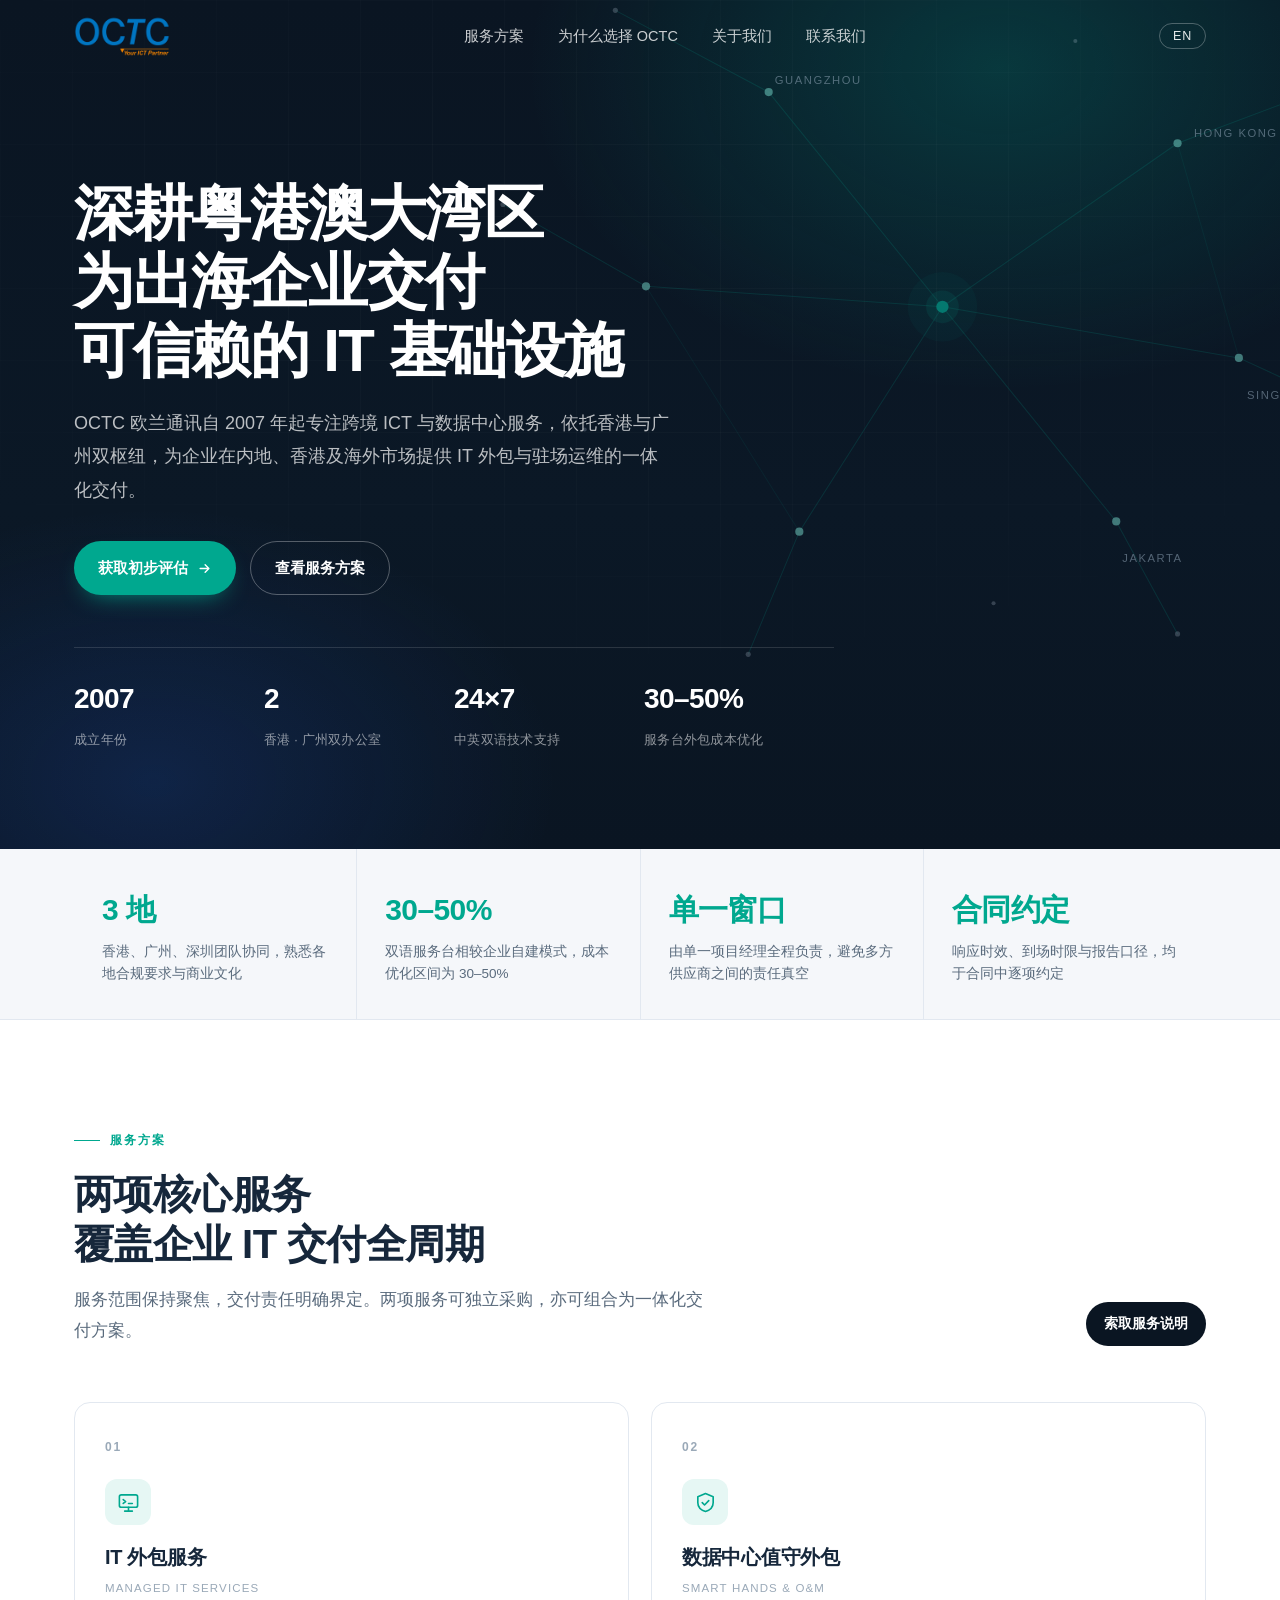
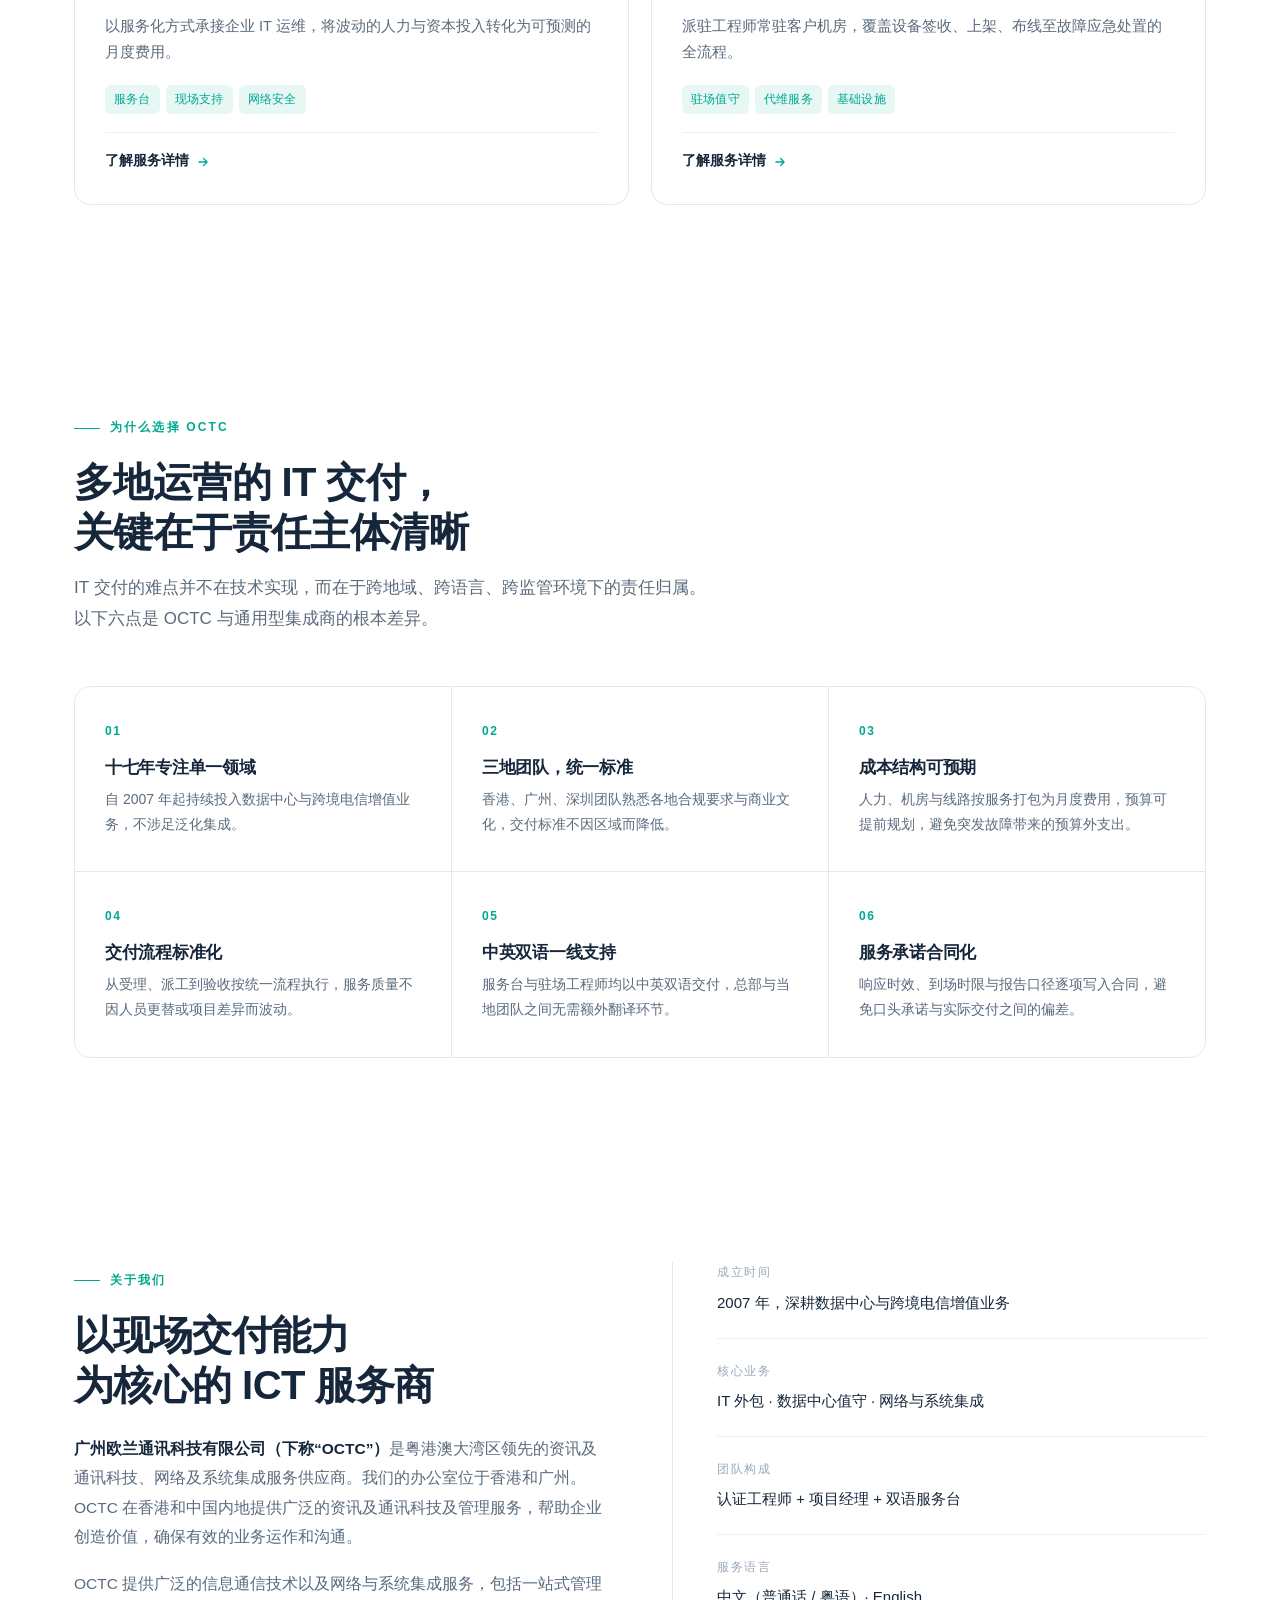
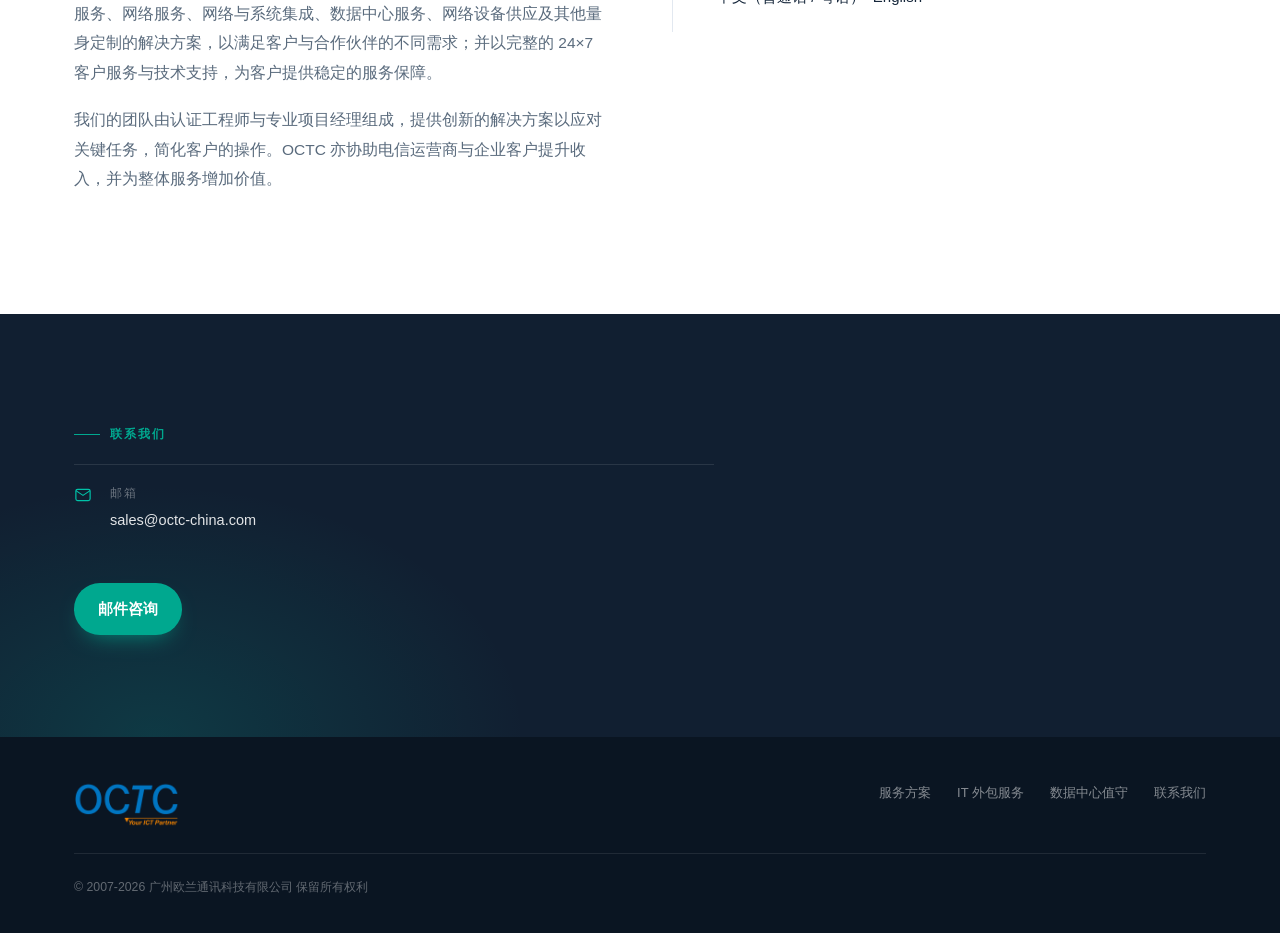
==== commit e5e92e42: "Add files via upload" ====
--- a/index.html
+++ b/index.html
@@ -4,8 +4,8 @@
 <meta charset="UTF-8">
 <meta name="viewport" content="width=device-width, initial-scale=1">
 <title data-zh="OCTC 欧兰通讯 | 大湾区出海企业的跨境 IT 交付伙伴" data-en="OCTC | Cross-border IT delivery partner for companies expanding from the GBA">OCTC 欧兰通讯 | 大湾区出海企业的跨境 IT 交付伙伴</title>
-<meta name="description" content="OCTC 欧兰通讯成立于 2007 年，香港与广州双办公室，为出海企业提供一站式 IT 外包、数据中心托管与数据中心值守服务，覆盖大湾区、东南亚、东北亚与北美主要节点。" data-zh="OCTC 欧兰通讯成立于 2007 年，香港与广州双办公室，为出海企业提供一站式 IT 外包、数据中心托管与数据中心值守服务。" data-en="Founded in 2007 with offices in Hong Kong and Guangzhou, OCTC provides one-stop IT outsourcing, colocation and on-site data centre operations.">
-<meta name="keywords" content="IT外包,数据中心托管,数据中心值守,香港IDC,大湾区IT服务,出海IT支持,跨境专线,网络集成,欧兰通讯,OCTC">
+<meta name="description" content="OCTC 欧兰通讯成立于 2007 年，香港与广州双办公室，为出海企业提供一站式 IT 外包与数据中心值守服务，覆盖大湾区、东南亚、东北亚与北美主要节点。" data-zh="OCTC 欧兰通讯成立于 2007 年，香港与广州双办公室，为出海企业提供一站式 IT 外包与数据中心值守服务。" data-en="Founded in 2007 with offices in Hong Kong and Guangzhou, OCTC provides one-stop IT outsourcing, colocation and on-site data centre operations.">
+<meta name="keywords" content="IT外包,数据中心值守,香港IDC,大湾区IT服务,出海IT支持,跨境专线,网络集成,欧兰通讯,OCTC">
 <meta property="og:title" content="OCTC 欧兰通讯 | 大湾区出海企业的跨境 IT 交付伙伴">
 <meta property="og:description" content="17 年跨境 ICT 与数据中心交付经验，香港 + 广州双枢纽，一支团队管住你的 IT 现场。">
 <meta property="og:type" content="website">
@@ -84,7 +84,7 @@
     <div class="wrap">
       <div class="hero-inner">
         <h1 data-zh="深耕粤港澳大湾区<br>为出海企业交付<br>可信赖的 IT 基础设施" data-en="Rooted in the Greater Bay Area,<br>we deliver IT infrastructure<br>that companies can rely on overseas.">深耕粤港澳大湾区<br>为出海企业交付<br>可信赖的 IT 基础设施</h1>
-        <p class="sub" data-zh="OCTC 欧兰通讯自 2007 年起专注跨境 ICT 与数据中心服务，依托香港与广州双枢纽，为企业在内地、香港及海外市场提供 IT 外包、数据中心托管与驻场运维的一体化交付。" data-en="Since 2007, OCTC has focused on cross-border ICT and data centre services. With hubs in Hong Kong and Guangzhou, we deliver integrated IT outsourcing, colocation and on-site operations across the mainland, Hong Kong and overseas markets.">OCTC 欧兰通讯自 2007 年起专注跨境 ICT 与数据中心服务，依托香港与广州双枢纽，为企业在内地、香港及海外市场提供 IT 外包、数据中心托管与驻场运维的一体化交付。</p>
+        <p class="sub" data-zh="OCTC 欧兰通讯自 2007 年起专注跨境 ICT 与数据中心服务，依托香港与广州双枢纽，为企业在内地、香港及海外市场提供 IT 外包与驻场运维的一体化交付。" data-en="Since 2007, OCTC has focused on cross-border ICT and data centre services. With hubs in Hong Kong and Guangzhou, we deliver integrated IT outsourcing and on-site operations across the mainland, Hong Kong and overseas markets.">OCTC 欧兰通讯自 2007 年起专注跨境 ICT 与数据中心服务，依托香港与广州双枢纽，为企业在内地、香港及海外市场提供 IT 外包与驻场运维的一体化交付。</p>
         <div class="hero-cta">
           <a href="#contact" class="btn btn-primary" data-zh="获取初步评估" data-en="Request an assessment">获取初步评估
             <svg viewBox="0 0 24 24" fill="none" stroke="currentColor" stroke-width="2.2" stroke-linecap="round" stroke-linejoin="round"><path d="M5 12h13M13 6l6 6-6 6"/></svg>
@@ -119,8 +119,8 @@
       <div class="sec-head" data-reveal>
         <div>
           <div class="eyebrow" data-zh="服务方案" data-en="Services">服务方案</div>
-          <h2 class="sec" data-zh="三项核心服务<br>覆盖企业跨境 IT 交付全周期" data-en="Three core services<br>covering the full lifecycle of cross-border IT delivery">三项核心服务<br>覆盖企业跨境 IT 交付全周期</h2>
-          <p class="lede" data-zh="服务范围保持聚焦，交付责任明确界定。三项服务可独立采购，亦可组合为一体化交付方案。" data-en="A focused service scope with clearly defined accountability. Each service can be engaged independently or combined into an integrated delivery programme.">服务范围保持聚焦，交付责任明确界定。三项服务可独立采购，亦可组合为一体化交付方案。</p>
+          <h2 class="sec" data-zh="两项核心服务<br>覆盖企业 IT 交付全周期" data-en="Two core services<br>covering the full lifecycle of IT delivery">两项核心服务<br>覆盖企业 IT 交付全周期</h2>
+          <p class="lede" data-zh="服务范围保持聚焦，交付责任明确界定。两项服务可独立采购，亦可组合为一体化交付方案。" data-en="A focused service scope with clearly defined accountability. Both services can be engaged independently or combined into an integrated delivery programme.">服务范围保持聚焦，交付责任明确界定。两项服务可独立采购，亦可组合为一体化交付方案。</p>
         </div>
         <a href="index.html#contact" class="btn btn-dark btn-sm" data-zh="索取服务说明" data-en="Request service brief">索取服务说明</a>
       </div>
@@ -138,20 +138,9 @@
           </a>
         </article>
 
+
         <article class="svc" data-reveal>
           <div class="no">02</div>
-          <div class="ico"><svg viewBox="0 0 24 24"><rect x="3" y="3" width="18" height="6.5" rx="1.6"/><rect x="3" y="14.5" width="18" height="6.5" rx="1.6"/><path d="M7 6.2h.01M7 17.7h.01M11 6.2h5M11 17.7h5"/></svg></div>
-          <h3 data-zh="数据中心托管" data-en="Data Centre Colocation">数据中心托管</h3>
-          <div class="en">Colocation &amp; Connectivity</div>
-          <p data-zh="无需自建机房，机柜容量按需配置，配合多路由国际带宽快速上线。" data-en="No facility build-out required — rack capacity on demand, paired with multi-route international bandwidth for rapid go-live.">无需自建机房，机柜容量按需配置，配合多路由国际带宽快速上线。</p>
-          <div class="svc-tags"><span data-zh="机柜托管" data-en="Racks">机柜托管</span><span data-zh="DIA 带宽" data-en="DIA">DIA 带宽</span><span data-zh="IP Transit" data-en="IP Transit">IP Transit</span></div>
-          <a class="svc-link" href="data-centre-colocation.html" data-zh="了解服务详情" data-en="View service details">了解服务详情
-            <svg viewBox="0 0 24 24"><path d="M5 12h13M13 6l6 6-6 6"/></svg>
-          </a>
-        </article>
-
-        <article class="svc" data-reveal>
-          <div class="no">03</div>
           <div class="ico"><svg viewBox="0 0 24 24"><path d="M12 2.6l8 3.4v6.2c0 4.4-3.2 7.6-8 9.2-4.8-1.6-8-4.8-8-9.2V6z"/><path d="M8.6 12.2l2.4 2.4 4.4-4.6"/></svg></div>
           <h3 data-zh="数据中心值守外包" data-en="On-site DC Operations">数据中心值守外包</h3>
           <div class="en">Smart Hands &amp; O&amp;M</div>
@@ -202,7 +191,7 @@
         <aside class="about-side" data-reveal>
           <dl>
             <div class="side-item"><dt data-zh="成立时间" data-en="Founded">成立时间</dt><dd data-zh="2007 年，深耕数据中心与跨境电信增值业务" data-en="2007 — data centres and cross-border telecom services">2007 年，深耕数据中心与跨境电信增值业务</dd></div>
-            <div class="side-item"><dt data-zh="核心业务" data-en="Core lines">核心业务</dt><dd data-zh="IT 外包 · 数据中心托管 · 数据中心值守 · 网络与系统集成" data-en="IT outsourcing · Colocation · On-site DC operations · Network &amp; systems integration">IT 外包 · 数据中心托管 · 数据中心值守 · 网络与系统集成</dd></div>
+            <div class="side-item"><dt data-zh="核心业务" data-en="Core lines">核心业务</dt><dd data-zh="IT 外包 · 数据中心值守 · 网络与系统集成" data-en="IT outsourcing · On-site DC operations · Network &amp; systems integration">IT 外包 · 数据中心值守 · 网络与系统集成</dd></div>
             <div class="side-item"><dt data-zh="团队构成" data-en="Team">团队构成</dt><dd data-zh="认证工程师 + 项目经理 + 双语服务台" data-en="Certified engineers, project managers and a bilingual service desk">认证工程师 + 项目经理 + 双语服务台</dd></div>
             <div class="side-item"><dt data-zh="服务语言" data-en="Languages">服务语言</dt><dd data-zh="中文（普通话 / 粤语）· English" data-en="Chinese (Mandarin / Cantonese) · English">中文（普通话 / 粤语）· English</dd></div>
           </dl>
@@ -242,7 +231,6 @@
       <div class="f-links">
         <a href="index.html#services" data-zh="服务方案" data-en="Services">服务方案</a>
         <a href="it-outsourcing.html" data-zh="IT 外包服务" data-en="IT Outsourcing">IT 外包服务</a>
-        <a href="data-centre-colocation.html" data-zh="数据中心托管" data-en="Colocation">数据中心托管</a>
         <a href="data-centre-onsite.html" data-zh="数据中心值守" data-en="On-site operations">数据中心值守</a>
         <a href="index.html#contact" data-zh="联系我们" data-en="Contact">联系我们</a>
       </div>
--- a/assets/style.css
+++ b/assets/style.css
@@ -165,7 +165,7 @@
 
   /* ---------- services ---------- */
   .sec-head{display:flex;justify-content:space-between;align-items:flex-end;gap:40px;margin-bottom:56px;flex-wrap:wrap}
-  .svc-grid{display:grid;grid-template-columns:repeat(3,1fr);gap:22px}
+  .svc-grid{display:grid;grid-template-columns:repeat(2,1fr);gap:22px}
   .svc{
     border:1px solid var(--line);border-radius:var(--radius);padding:34px 30px 30px;
     background:#fff;transition:transform .3s ease,box-shadow .3s ease,border-color .3s ease;
@@ -433,3 +433,5 @@
 .logo .logo-img{height:42px;width:auto;display:block}
 footer .logo .logo-img{height:46px}
 @media(max-width:640px){.logo .logo-img{height:34px}footer .logo .logo-img{height:38px}}
+
+.next-svc.single{grid-template-columns:1fr}
